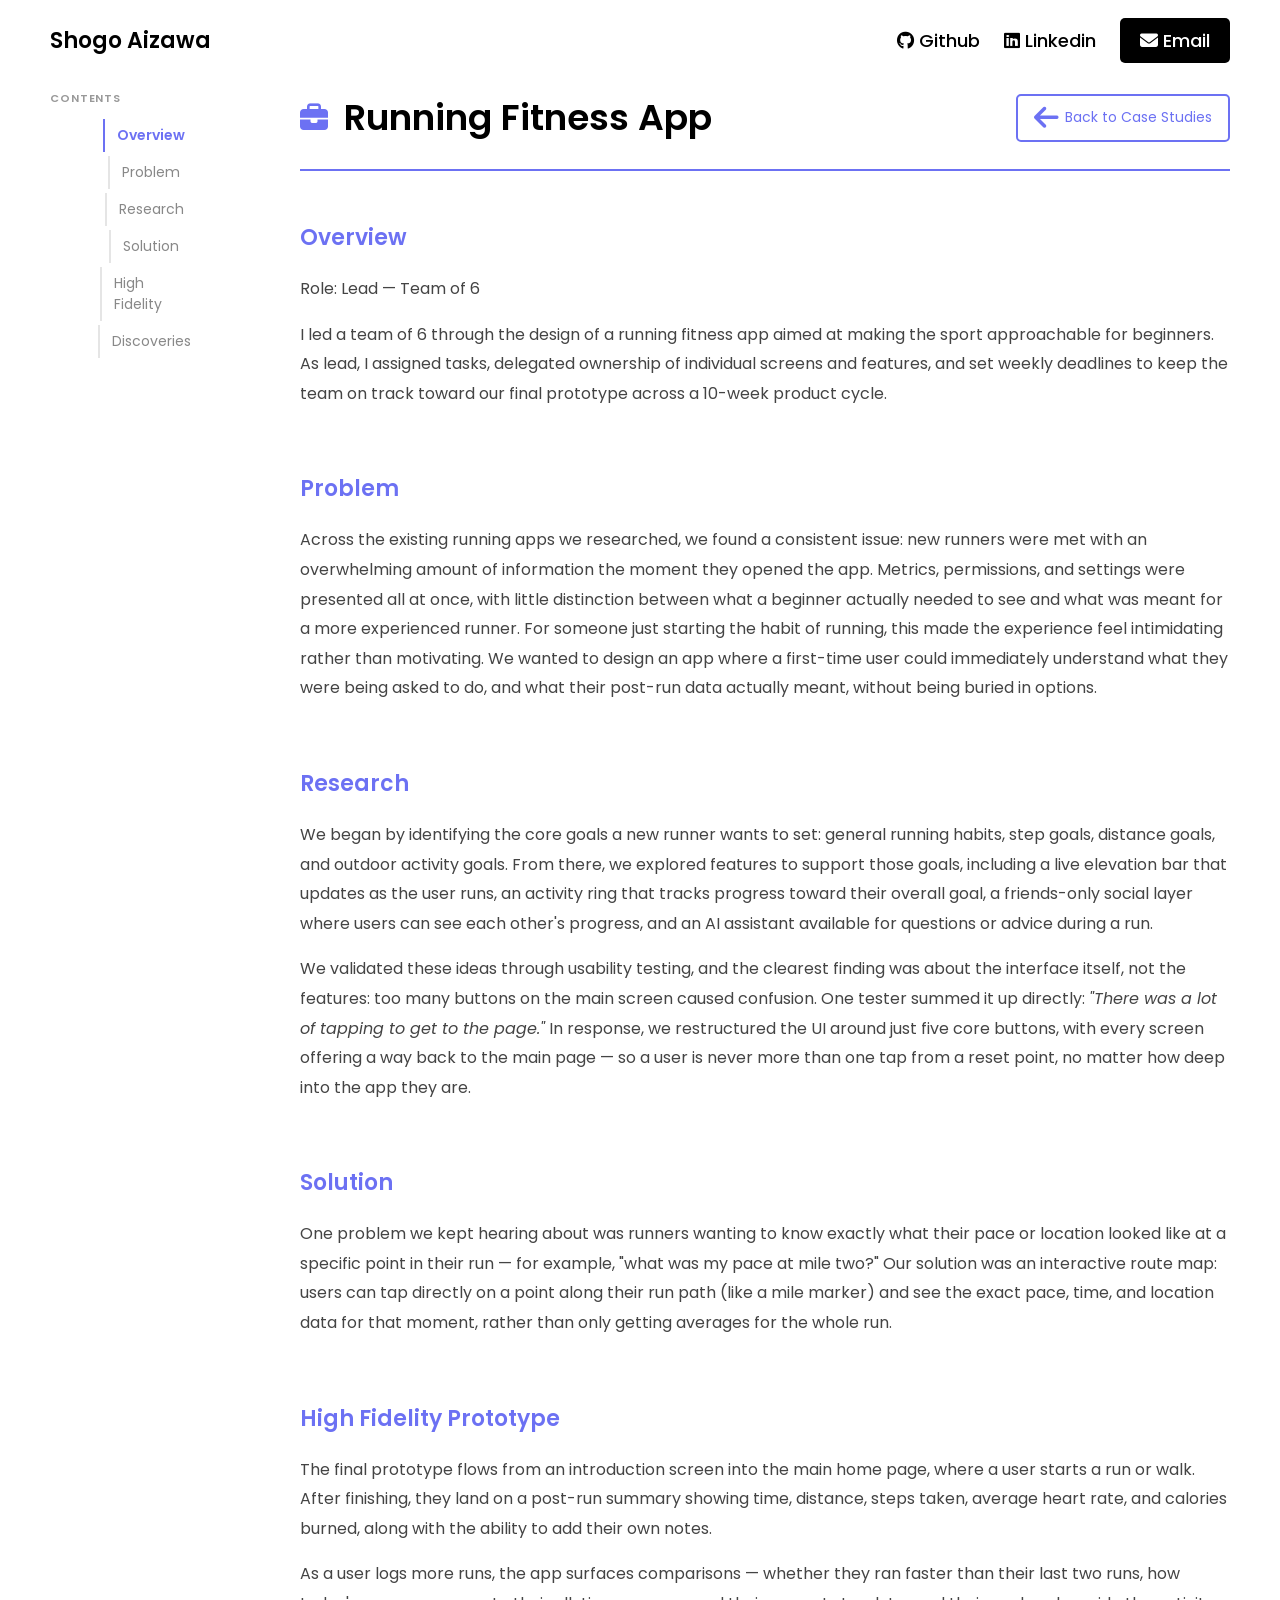
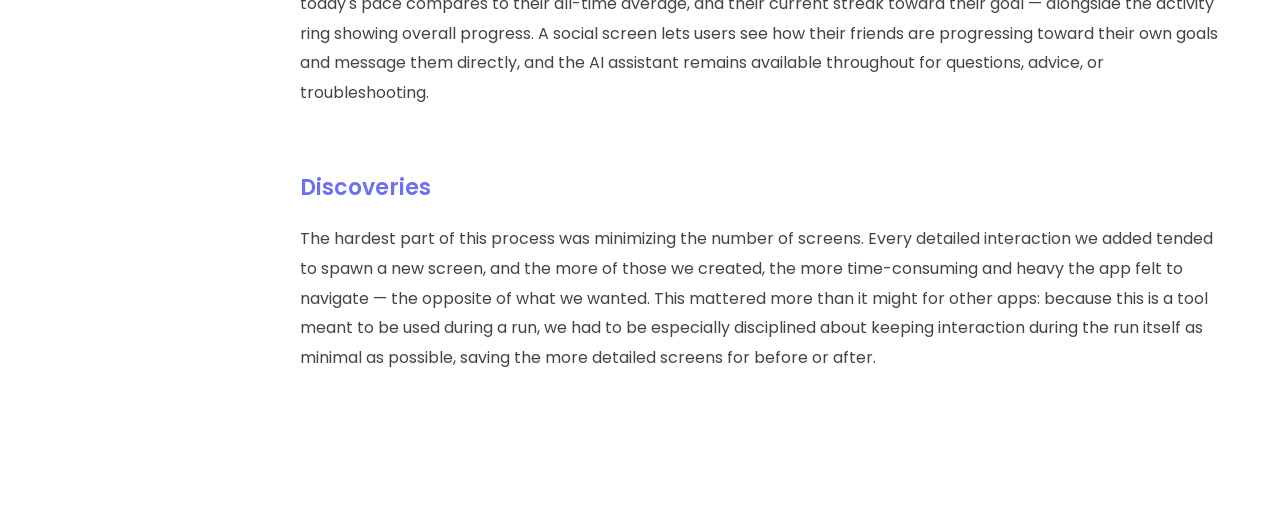
==== casestudy-running-app.html @ 226a12f2 "casestudy-running-app.html" ====
<!DOCTYPE html>
<html lang="en">
<head>
    <meta charset="UTF-8">
    <meta name="viewport" content="width=device-width, initial-scale=1.0">
    <link rel="preconnect" href="https://fonts.googleapis.com">
    <link href="https://fonts.googleapis.com/css2?family=Bebas+Neue&family=Poppins:wght@400;600&display=swap" rel="stylesheet">
    <link rel="stylesheet" href="https://cdnjs.cloudflare.com/ajax/libs/font-awesome/6.7.2/css/all.min.css" crossorigin="anonymous" referrerpolicy="no-referrer" />
    <link rel="stylesheet" href="Styles.css">
    <title>Case Study | Shogo Aizawa</title>
</head>
<body>
    <div class="grain"></div>

    <nav>
        <div class="left"><a href="index.html">Shogo Aizawa</a></div>
        <div class="right">
            <a href="http://github.com" target="_blank" rel="noopener noreferrer"><i class="fa-brands fa-github"></i><span>Github</span></a>
            <a href="http://linkedin.com" target="_blank" rel="noopener noreferrer"><i class="fab fa-linkedin"></i><span>Linkedin</span></a>
            <a href="mailto:Shoait18@gmail.com"><i class="fa-solid fa-envelope"></i><span>Email</span></a>
        </div>
    </nav>

    <main class="casestudy-layout">
        <aside class="casestudy-sidebar">
            <p class="sidebar-label">Contents</p>
            <nav class="sidebar-nav">
                <a href="#overview" class="sidebar-link active">Overview</a>
                <a href="#problem" class="sidebar-link">Problem</a>
                <a href="#research" class="sidebar-link">Research</a>
                <a href="#solution" class="sidebar-link">Solution</a>
                <a href="#high-fidelity" class="sidebar-link">High Fidelity</a>
                <a href="#discoveries" class="sidebar-link">Discoveries</a>
            </nav>
        </aside>

        <section class="casestudy-section">
            <div class="casestudy-content">
                <div class="casestudy-header">
                    <i class="fa-solid fa-briefcase"></i>
                    <h1>Running Fitness App</h1>
                    <a href="casesstudies.html" class="back-link">
                        <i class="fa-solid fa-arrow-left"></i>
                        <span>Back to Case Studies</span>
                    </a>
                </div>

                <div id="overview" class="casestudy-block">
                    <h2>Overview</h2>
                    <p>Role: Lead — Team of 6</p>
                    <p>I led a team of 6 through the design of a running fitness app aimed at making the sport approachable for beginners. As lead, I assigned tasks, delegated ownership of individual screens and features, and set weekly deadlines to keep the team on track toward our final prototype across a 10-week product cycle.</p>
                </div>
                
                <div id="problem" class="casestudy-block">
                    <h2>Problem</h2>
                    <p>Across the existing running apps we researched, we found a consistent issue: new runners were met with an overwhelming amount of information the moment they opened the app. Metrics, permissions, and settings were presented all at once, with little distinction between what a beginner actually needed to see and what was meant for a more experienced runner. For someone just starting the habit of running, this made the experience feel intimidating rather than motivating. We wanted to design an app where a first-time user could immediately understand what they were being asked to do, and what their post-run data actually meant, without being buried in options.</p>
                </div>
                
                <div id="research" class="casestudy-block">
                    <h2>Research</h2>
                    <p>We began by identifying the core goals a new runner wants to set: general running habits, step goals, distance goals, and outdoor activity goals. From there, we explored features to support those goals, including a live elevation bar that updates as the user runs, an activity ring that tracks progress toward their overall goal, a friends-only social layer where users can see each other's progress, and an AI assistant available for questions or advice during a run.</p>
                    <p>We validated these ideas through usability testing, and the clearest finding was about the interface itself, not the features: too many buttons on the main screen caused confusion. One tester summed it up directly: <em>"There was a lot of tapping to get to the page."</em> In response, we restructured the UI around just five core buttons, with every screen offering a way back to the main page — so a user is never more than one tap from a reset point, no matter how deep into the app they are.</p>
                </div>
                
                <div id="solution" class="casestudy-block">
                    <h2>Solution</h2>
                    <p>One problem we kept hearing about was runners wanting to know exactly what their pace or location looked like at a specific point in their run — for example, "what was my pace at mile two?" Our solution was an interactive route map: users can tap directly on a point along their run path (like a mile marker) and see the exact pace, time, and location data for that moment, rather than only getting averages for the whole run.</p>
                </div>
                
                <div id="high-fidelity" class="casestudy-block">
                    <h2>High Fidelity Prototype</h2>
                    <p>The final prototype flows from an introduction screen into the main home page, where a user starts a run or walk. After finishing, they land on a post-run summary showing time, distance, steps taken, average heart rate, and calories burned, along with the ability to add their own notes.</p>
                    <p>As a user logs more runs, the app surfaces comparisons — whether they ran faster than their last two runs, how today's pace compares to their all-time average, and their current streak toward their goal — alongside the activity ring showing overall progress. A social screen lets users see how their friends are progressing toward their own goals and message them directly, and the AI assistant remains available throughout for questions, advice, or troubleshooting.</p>
                </div>
                
                <div id="discoveries" class="casestudy-block">
                    <h2>Discoveries</h2>
                    <p>The hardest part of this process was minimizing the number of screens. Every detailed interaction we added tended to spawn a new screen, and the more of those we created, the more time-consuming and heavy the app felt to navigate — the opposite of what we wanted. This mattered more than it might for other apps: because this is a tool meant to be used during a run, we had to be especially disciplined about keeping interaction during the run itself as minimal as possible, saving the more detailed screens for before or after.</p>
                </div>
            </div>
        </section>
    </main>

    <div class="cursor-dot"></div>
    <script src="script.js"></script>
</body>
</html>
---- Styles.css ----
:root {
    --text-color: #000000;
    --link-color: #6c71f3;
    --background-color: #ffffff;
}

* {
    margin: 0;
    padding: 0;
    box-sizing: border-box;
}

html {
    scroll-behavior: smooth;
}

body {
    font-family: 'Poppins', sans-serif;
    background-color: var(--background-color);
    max-width: 1700px;
    margin: 0 auto;
}

a {
    color: var(--link-color);
    text-decoration: none;
}

/* ─── Navigation Bar ─────────────────────────────── */
nav {
    display: flex;
    align-items: center;
    justify-content: space-between;
    padding: 0 50px;
    height: 80px;
}

nav .left a {
    color: var(--text-color);
    font-size: 22px;
    font-weight: 600;
}

nav .right a {
    color: var(--text-color);
    font-size: 18px;
    font-weight: 500;
    margin-left: 20px;
}

nav .right a:last-child {
    color: var(--background-color);
    background-color: var(--text-color);
    border-radius: 5px;
    padding: 10px 20px;
}

nav .right a span {
    margin-left: 5px;
}

/* ─── Hero Section ───────────────────────────────── */
.hero-section {
    display: flex;
    justify-content: space-between;
    align-items: center;
    padding: 0 50px;
    margin: 50px 0 100px;
    gap: 40px;
}

.hero-section .text {
    flex: 5;
}

.hero-section .text h2 {
    font-size: 45px;
    font-weight: 600;
    margin-bottom: 20px;
}

.hero-section .text .links {
    margin-top: 25px;
}

.hero-section .text .links a {
    display: inline-block;
    padding: 5px 10px;
    border: 2px solid var(--link-color);
    border-radius: 5px;
    margin-right: 10px;
    margin-bottom: 10px;
    transition: .2s;
}

.hero-section .text .links a:hover {
    background-color: var(--link-color);
    color: var(--background-color);
    border: 2px solid var(--text-color);
}

.hero-section .headshot {
    flex: 2;
    display: flex;
    justify-content: right;
}

.hero-section .headshot img {
    width: 300px;
    max-width: 400px;
    border-radius: 50%;
    height: 300px;
    object-fit: cover;
    object-position: top;
}

/* ─── Skills Section ─────────────────────────────── */
.skills-section {
    padding: 0 50px;
    margin-bottom: 100px;
}

.skills-section h2 {
    text-align: center;
    font-size: 40px;
    font-weight: 600;
    margin-bottom: 20px;
}

.skills-section .text {
    margin-bottom: 20px;
    text-align: center;
}

.skills-section .cells {
    display: flex;
    justify-content: center;
    flex-wrap: wrap;
}

.skills-section .cells .cell {
    display: flex;
    justify-content: center;
    align-items: center;
    gap: 10px;
    width: 200px;
    padding: 10px 20px;
    border: 1.5px solid #000000;
    border-radius: 5px;
    margin: 10px;
}

.skills-section .cells .cell img {
    width: 50px;
    height: 55px;
    margin-right: 10px;
    object-fit: contain;
    border-radius: 2px;
}

.skills-section .cells .cell span {
    font-size: 18px;
}

/* ─── Bio Section ────────────────────────────────── */
.Bio-section {
    padding: 0 50px;
    margin-bottom: 100px;
}

.Bio-section h2 {
    font-size: 40px;
    font-weight: 600;
    margin-bottom: 30px;
}

.Bio-section .group {
    display: flex;
    justify-content: space-between;
    align-items: center;
    gap: 45px;
}

.Bio-section .group .person-details {
    text-align: center;
    flex: 2;
}

.Bio-section .group .person-details img {
    width: 200px;
    aspect-ratio: 1/1;
    object-fit: cover;
    border-radius: 50%;
    margin-bottom: 10px;
}

.Bio-section .group .person-details p {
    font-weight: 600;
    margin-bottom: 5px;
}

.Bio-section .group .person-details p:last-child {
    font-weight: normal;
}

.Bio-section .group .text {
    flex: 7;
}

/* ─── Case Study Layout ──────────────────────────── */
.casestudy-layout {
    display: flex;
    align-items: flex-start;
    gap: 0;
    padding: 0 50px 80px;
}

/* ─── Sidebar ────────────────────────────────────── */
.casestudy-sidebar {
    position: sticky;
    top: 30px;
    width: 200px;
    flex-shrink: 0;
    padding-top: 10px;
    margin-right: 50px;
}

.sidebar-label {
    font-size: 11px;
    font-weight: 600;
    letter-spacing: 0.08em;
    text-transform: uppercase;
    color: #999;
    margin-bottom: 12px;
}

.sidebar-nav {
    display: flex;
    flex-direction: column;
    gap: 4px;
}

.sidebar-link {
    font-size: 14px;
    color: #888;
    padding: 6px 12px;
    border-left: 2px solid #e5e5e5;
    transition: all 0.2s;
    display: block;
}

.sidebar-link:hover {
    color: var(--link-color);
    border-left-color: var(--link-color);
    background-color: transparent;
}

.sidebar-link.active {
    color: var(--link-color);
    border-left-color: var(--link-color);
    font-weight: 600;
}

/* ─── Case Study Content ─────────────────────────── */
.casestudy-section {
    flex: 1;
    min-width: 0;
    padding-top: 10px;
}

.casestudy-content {
    width: 100%;
}

.casestudy-header {
    display: flex;
    align-items: center;
    gap: 16px;
    margin-bottom: 50px;
    padding-bottom: 24px;
    border-bottom: 2px solid var(--link-color);
}

.casestudy-header i {
    font-size: 28px;
    color: var(--link-color);
}

.casestudy-header h1 {
    font-size: 36px;
    font-weight: 600;
    margin: 0;
    flex: 1;
}

.back-link {
    display: inline-flex;
    align-items: center;
    gap: 6px;
    padding: 8px 16px;
    border: 2px solid var(--link-color);
    border-radius: 5px;
    font-size: 14px;
    color: var(--link-color);
    transition: 0.2s;
    white-space: nowrap;
}

.back-link:hover {
    background-color: var(--link-color);
    color: var(--background-color);
}

/* ─── Section Blocks ─────────────────────────────── */
.casestudy-block {
    margin-bottom: 64px;
    scroll-margin-top: 30px;
}

.casestudy-block h2 {
    font-size: 22px;
    font-weight: 600;
    margin-bottom: 20px;
    color: var(--link-color);
}

.casestudy-block p {
    font-size: 16px;
    line-height: 1.85;
    color: #444;
    margin-bottom: 16px;
}

.casestudy-block p:last-child {
    margin-bottom: 0;
}

/* ─── Carousel ───────────────────────────────────── */
.carousel {
    display: flex;
    align-items: center;
    gap: 16px;
    margin-top: 28px;
}

.carousel-track-wrapper {
    overflow: hidden;
    flex: 1;
}

.carousel-track {
    display: flex;
    transition: transform 0.4s ease;
}

.carousel-slide {
    min-width: 100%;
    margin: 0;
    display: flex;
    flex-direction: column;
    align-items: center;
}

.prototype-img {
    width: auto;
    max-width: 100%;
    height: 520px;
    object-fit: contain;
    display: block;
    border-radius: 10px;
}

.carousel-slide figcaption {
    margin-top: 14px;
    text-align: center;
    max-width: 480px;
}

.carousel-slide figcaption strong {
    display: block;
    font-size: 15px;
    color: var(--text-color);
    margin-bottom: 4px;
}

.carousel-slide figcaption span {
    font-size: 13px;
    color: #888;
    line-height: 1.6;
}

.carousel-btn {
    background: none;
    border: 2px solid var(--link-color);
    color: var(--link-color);
    border-radius: 50%;
    width: 42px;
    height: 42px;
    font-size: 24px;
    cursor: pointer;
    flex-shrink: 0;
    line-height: 1;
    transition: 0.2s;
    display: flex;
    align-items: center;
    justify-content: center;
}

.carousel-btn:hover {
    background-color: var(--link-color);
    color: #fff;
}

/* Dots */
.carousel-dots {
    display: flex;
    justify-content: center;
    gap: 8px;
    margin-top: 16px;
}

.carousel-dot {
    width: 8px;
    height: 8px;
    border-radius: 50%;
    border: none;
    background-color: #ddd;
    cursor: pointer;
    transition: background-color 0.2s;
    padding: 0;
}

.carousel-dot.active {
    background-color: var(--link-color);
}

/* ─── Multi-image slide ──────────────────────────── */
.multi-img-slide {
    display: flex;
    gap: 16px;
    justify-content: center;
    align-items: flex-end;
    width: 100%;
}

.prototype-img-multi {
    width: 0;
    flex: 1;
    height: 520px;
    object-fit: contain;
    display: block;
    border-radius: 10px;
}

/* ─── Responsive ─────────────────────────────────── */
@media (max-width: 1024px) {
    .casestudy-layout {
        padding: 0 30px 80px;
    }

    .casestudy-sidebar {
        width: 160px;
        margin-right: 30px;
    }
}

@media (max-width: 850px) {
    nav {
        padding: 0 20px;
    }

    nav .left a {
        font-size: 20px;
    }

    nav .right a {
        font-size: 16px;
        margin-left: 10px;
    }

    nav .right a:last-child {
        padding: 8px 15px;
    }

    .hero-section {
        flex-direction: column;
        align-items: center;
        padding: 0 20px;
        margin-bottom: 50px;
    }

    .hero-section .text h2 {
        font-size: 35px;
    }

    .hero-section .headshot img {
        width: 300px;
        max-width: 300px;
    }

    /* Hide sidebar on tablet, show top bar instead */
    .casestudy-sidebar {
        display: none;
    }

    .casestudy-layout {
        padding: 0 24px 60px;
    }
}

@media (max-width: 740px) {
    .hero-section {
        flex-direction: column-reverse;
    }

    .hero-section .headshot {
        width: 300px;
    }

    .Bio-section h2 {
        text-align: center;
    }

    .Bio-section .group {
        flex-direction: column;
    }
}

@media (max-width: 600px) {
    nav {
        padding: 0 20px;
    }

    nav .right a {
        font-size: 22px;
    }

    nav .right a:last-child {
        color: var(--text-color);
        background-color: transparent;
        padding: 0;
    }

    nav .right a span {
        display: none;
    }

    .hero-section {
        padding: 0 20px;
    }

    .hero-section .text h2 {
        font-size: 30px;
    }

    .skills-section {
        padding: 0 20px;
    }

    .skills-section .cells .cell span {
        font-size: 16px;
    }

    .Bio-section {
        padding: 0 20px;
    }

    .casestudy-layout {
        padding: 0 20px 60px;
    }

    .casestudy-header h1 {
        font-size: 26px;
    }
}
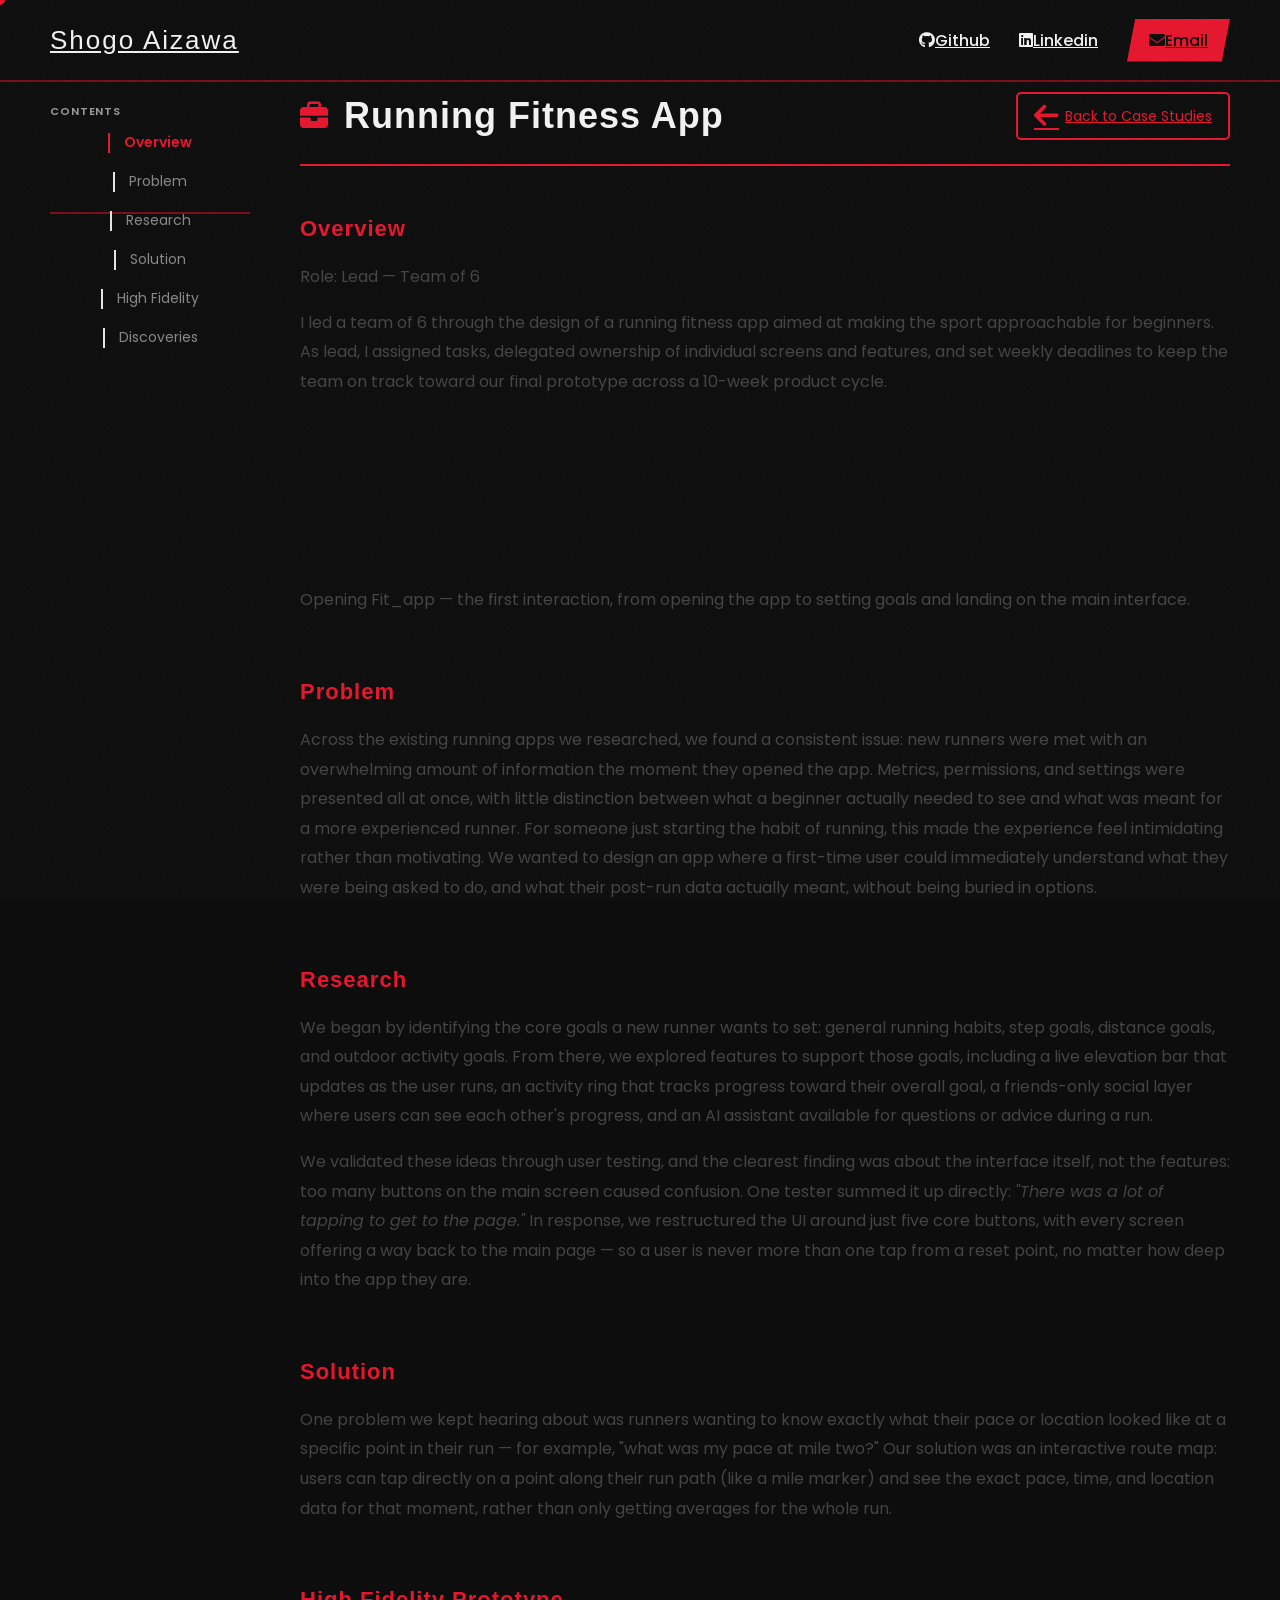
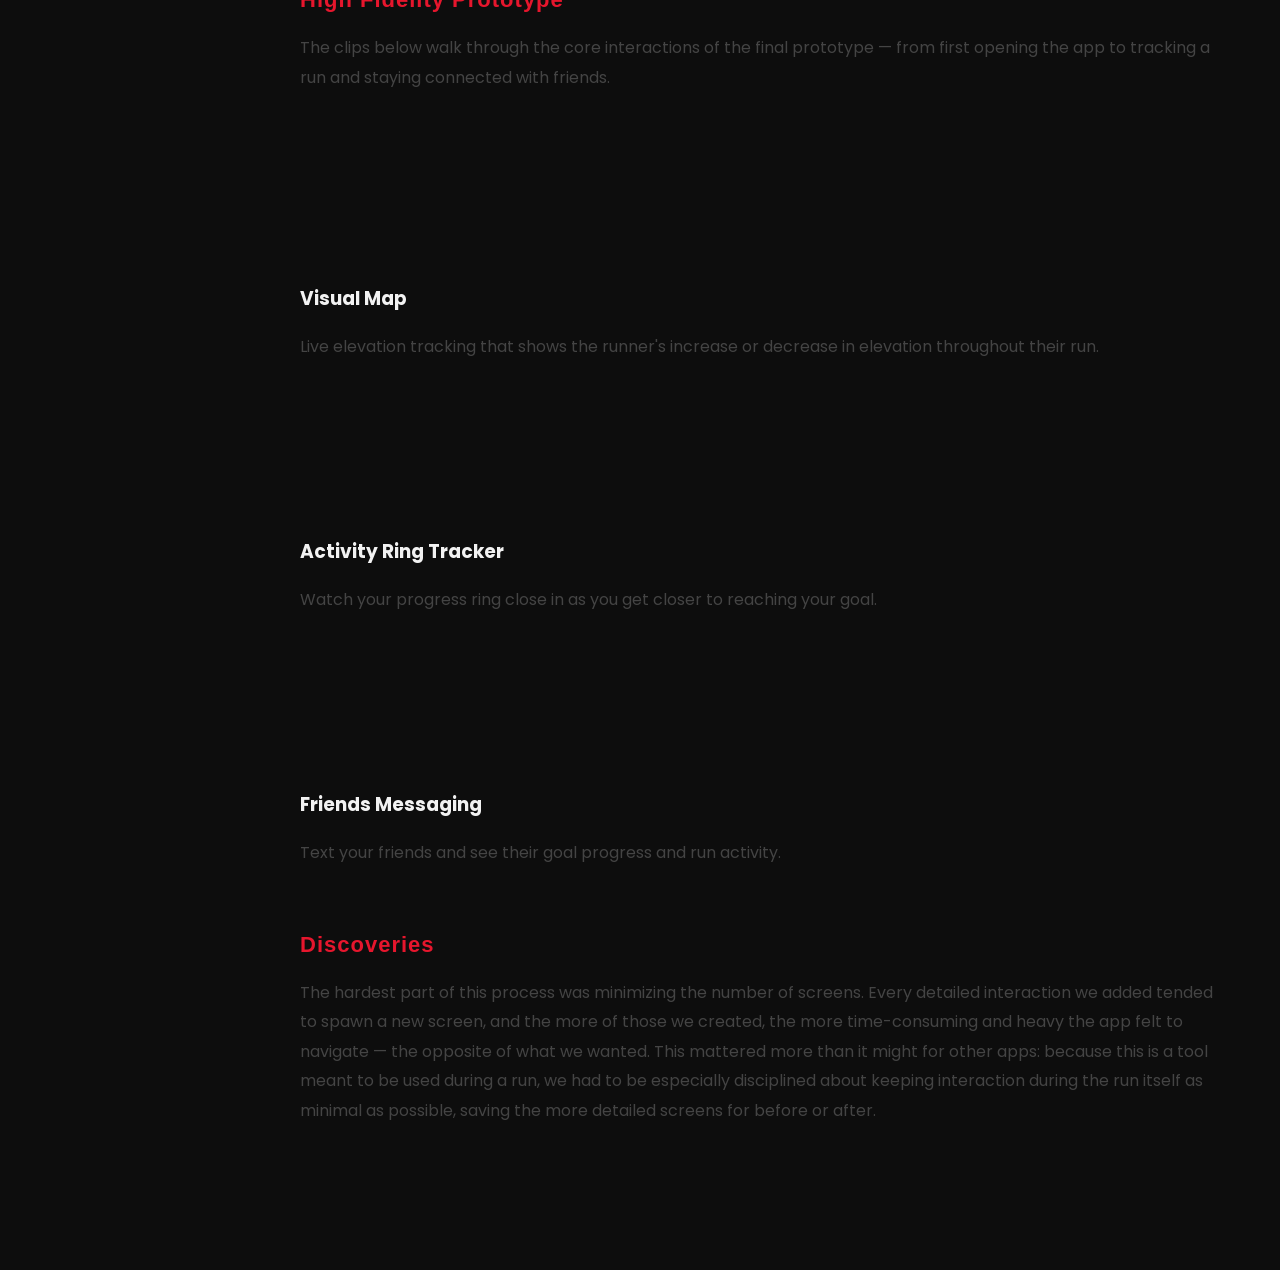
==== commit 548500b3: "Add files via upload" ====
--- a/casestudy-running-app.html
+++ b/casestudy-running-app.html
@@ -11,6 +11,7 @@
 </head>
 <body>
     <div class="grain"></div>
+    <div class="scroll-progress"></div>
 
     <nav>
         <div class="left"><a href="index.html">Shogo Aizawa</a></div>
@@ -49,6 +50,11 @@
                     <h2>Overview</h2>
                     <p>Role: Lead — Team of 6</p>
                     <p>I led a team of 6 through the design of a running fitness app aimed at making the sport approachable for beginners. As lead, I assigned tasks, delegated ownership of individual screens and features, and set weekly deadlines to keep the team on track toward our final prototype across a 10-week product cycle.</p>
+                
+                    <div class="overview-video">
+                        <video src="Videos/Opening Fit_app.mov" autoplay loop muted playsinline></video>
+                        <p class="video-caption">Opening Fit_app — the first interaction, from opening the app to setting goals and landing on the main interface.</p>
+                    </div>
                 </div>
                 
                 <div id="problem" class="casestudy-block">
@@ -59,7 +65,7 @@
                 <div id="research" class="casestudy-block">
                     <h2>Research</h2>
                     <p>We began by identifying the core goals a new runner wants to set: general running habits, step goals, distance goals, and outdoor activity goals. From there, we explored features to support those goals, including a live elevation bar that updates as the user runs, an activity ring that tracks progress toward their overall goal, a friends-only social layer where users can see each other's progress, and an AI assistant available for questions or advice during a run.</p>
-                    <p>We validated these ideas through usability testing, and the clearest finding was about the interface itself, not the features: too many buttons on the main screen caused confusion. One tester summed it up directly: <em>"There was a lot of tapping to get to the page."</em> In response, we restructured the UI around just five core buttons, with every screen offering a way back to the main page — so a user is never more than one tap from a reset point, no matter how deep into the app they are.</p>
+                    <p>We validated these ideas through user testing, and the clearest finding was about the interface itself, not the features: too many buttons on the main screen caused confusion. One tester summed it up directly: <em>"There was a lot of tapping to get to the page."</em> In response, we restructured the UI around just five core buttons, with every screen offering a way back to the main page — so a user is never more than one tap from a reset point, no matter how deep into the app they are.</p>
                 </div>
                 
                 <div id="solution" class="casestudy-block">
@@ -69,8 +75,27 @@
                 
                 <div id="high-fidelity" class="casestudy-block">
                     <h2>High Fidelity Prototype</h2>
-                    <p>The final prototype flows from an introduction screen into the main home page, where a user starts a run or walk. After finishing, they land on a post-run summary showing time, distance, steps taken, average heart rate, and calories burned, along with the ability to add their own notes.</p>
-                    <p>As a user logs more runs, the app surfaces comparisons — whether they ran faster than their last two runs, how today's pace compares to their all-time average, and their current streak toward their goal — alongside the activity ring showing overall progress. A social screen lets users see how their friends are progressing toward their own goals and message them directly, and the AI assistant remains available throughout for questions, advice, or troubleshooting.</p>
+                    <p>The clips below walk through the core interactions of the final prototype — from first opening the app to tracking a run and staying connected with friends.</p>
+                
+                    <div class="feature-video-grid">
+                        <div class="feature-video-card">
+                            <video src="Videos/Visual Map.mov" autoplay loop muted playsinline></video>
+                            <h3>Visual Map</h3>
+                            <p>Live elevation tracking that shows the runner's increase or decrease in elevation throughout their run.</p>
+                        </div>
+                
+                        <div class="feature-video-card">
+                            <video src="Videos/Activity Ring Tracker.mov" autoplay loop muted playsinline></video>
+                            <h3>Activity Ring Tracker</h3>
+                            <p>Watch your progress ring close in as you get closer to reaching your goal.</p>
+                        </div>
+                
+                        <div class="feature-video-card">
+                            <video src="Videos/Friend Messaging.mov" autoplay loop muted playsinline></video>
+                            <h3>Friends Messaging</h3>
+                            <p>Text your friends and see their goal progress and run activity.</p>
+                        </div>
+                    </div>
                 </div>
                 
                 <div id="discoveries" class="casestudy-block">
@@ -83,5 +108,6 @@
 
     <div class="cursor-dot"></div>
     <script src="script.js"></script>
+    <div class="page-transition"></div>
 </body>
 </html>
--- a/Styles.css
+++ b/Styles.css
@@ -1,29 +1,47 @@
 :root {
-    --text-color: #000000;
-    --link-color: #6c71f3;
-    --background-color: #ffffff;
-}
-
-* {
-    margin: 0;
-    padding: 0;
-    box-sizing: border-box;
-}
-
-html {
-    scroll-behavior: smooth;
+    --text-color: #f2f2f2;
+    --bg-color: #0d0d0d;
+    --surface-color: #171717;
+    --accent-red: #e6162d;
+    --accent-red-dim: #7a0d18;
+    --link-color: #e6162d;
+    --background-color: #0d0d0d;
+    --heading-font: 'Bebas Neue', sans-serif;
 }
 
 body {
     font-family: 'Poppins', sans-serif;
-    background-color: var(--background-color);
+    background-color: var(--bg-color);
+    color: var(--text-color);
     max-width: 1700px;
     margin: 0 auto;
-}
-
-a {
-    color: var(--link-color);
-    text-decoration: none;
+    overflow-x: hidden;
+}
+/* --- Grainy texture overlay for subtle visual noise effect --- */
+.grain {
+    position: fixed;
+    inset: 0;
+    z-index: 9998;
+    pointer-events: none;
+    opacity: 0.035;
+    background-image: url("data:image/svg+xml,%3Csvg xmlns='http://www.w3.org/2000/svg' width='100' height='100'%3E%3Cfilter id='n'%3E%3CfeTurbulence type='fractalNoise' baseFrequency='0.9' numOctaves='2' stitchTiles='stitch'/%3E%3C/filter%3E%3Crect width='100%25' height='100%25' filter='url(%23n)'/%3E%3C/svg%3E");
+}
+
+
+h1, h2 {
+    font-family: var(--heading-font);
+    letter-spacing: 1px;
+}
+
+/* Reveal-on-scroll base state — JS adds .is-visible when a section scrolls in */
+.reveal {
+    opacity: 0;
+    transform: translateY(40px);
+    transition: opacity 0.7s ease, transform 0.7s ease;
+}
+.reveal.is-visible {
+    opacity: 1;
+    transform: translateY(0);
 }
 
 /* ─── Navigation Bar ─────────────────────────────── */
@@ -33,34 +51,67 @@
     justify-content: space-between;
     padding: 0 50px;
     height: 80px;
+    background-color: var(--bg-color);
+    border-bottom: 2px solid var(--accent-red-dim);
 }
 
 nav .left a {
     color: var(--text-color);
-    font-size: 22px;
-    font-weight: 600;
+    font-size: 26px;
+    font-weight: 400;
+    font-family: var(--heading-font);
+    letter-spacing: 2px;
 }
 
 nav .right a {
+    position: relative;
     color: var(--text-color);
-    font-size: 18px;
+    font-size: 16px;
     font-weight: 500;
-    margin-left: 20px;
+    margin-left: 25px;
+    padding-bottom: 4px;
+    overflow: hidden;
+}
+
+/* the "selection slash" — a red bar that sweeps in from the left on hover */
+nav .right a::after {
+    content: "";
+    position: absolute;
+    left: 0;
+    bottom: 0;
+    width: 100%;
+    height: 3px;
+    background: var(--accent-red);
+    transform: scaleX(0);
+    transform-origin: left;
+    transition: transform 0.25s ease;
+}
+
+nav .right a:hover::after {
+    transform: scaleX(1);
+}
+
+nav .right a:hover {
+    color: var(--accent-red);
 }
 
 nav .right a:last-child {
-    color: var(--background-color);
-    background-color: var(--text-color);
-    border-radius: 5px;
-    padding: 10px 20px;
-}
-
-nav .right a span {
-    margin-left: 5px;
+    color: var(--bg-color);
+    background-color: var(--accent-red);
+    border-radius: 0;
+    clip-path: polygon(8% 0, 100% 0, 92% 100%, 0% 100%);
+    padding: 10px 22px;
+}
+
+nav .right a:last-child::after { display: none; }
+nav .right a:last-child:hover {
+    color: var(--bg-color);
+    background-color: #fff;
 }
 
 /* ─── Hero Section ───────────────────────────────── */
 .hero-section {
+    position: relative;
     display: flex;
     justify-content: space-between;
     align-items: center;
@@ -69,34 +120,42 @@
     gap: 40px;
 }
 
-.hero-section .text {
-    flex: 5;
-}
-
-.hero-section .text h2 {
-    font-size: 45px;
-    font-weight: 600;
-    margin-bottom: 20px;
-}
-
-.hero-section .text .links {
-    margin-top: 25px;
-}
-
-.hero-section .text .links a {
-    display: inline-block;
-    padding: 5px 10px;
-    border: 2px solid var(--link-color);
-    border-radius: 5px;
-    margin-right: 10px;
-    margin-bottom: 10px;
-    transition: .2s;
-}
-
-.hero-section .text .links a:hover {
-    background-color: var(--link-color);
-    color: var(--background-color);
-    border: 2px solid var(--text-color);
+/* the big red diagonal slab behind everything — the core P5 visual signature */
+.hero-section::before {
+    content: "";
+    position: absolute;
+    top: 0;
+    right: 10%;
+    width: 45%;
+    height: 100%;
+    background: var(--accent-red);
+    clip-path: polygon(30% 0, 100% 0, 70% 100%, 0% 100%);
+    opacity: 0.15;
+    z-index: -1;
+}
+
+.reveal-heading span {
+    display: block;
+    font-size: 52px;
+    font-weight: 400;
+    line-height: 1.1;
+    opacity: 0;
+    transform: translateX(-40px);
+    transition: opacity 0.6s ease, transform 0.6s ease;
+}
+
+.reveal-heading span.accent {
+    color: var(--accent-red);
+}
+
+.reveal-heading.is-visible span {
+    opacity: 1;
+    transform: translateX(0);
+}
+
+/* stagger the two lines */
+.reveal-heading.is-visible span:nth-child(2) {
+    transition-delay: 0.15s;
 }
 
 .hero-section .headshot {
@@ -114,6 +173,55 @@
     object-position: top;
 }
 
+.hero-section .text .links a {
+    display: inline-flex;
+    align-items: center;
+    gap: 8px;
+    padding: 10px 20px;
+    border: none;
+    border-radius: 999px;
+    background: var(--surface-color);
+    color: var(--text-color);
+    margin-right: 12px;
+    margin-bottom: 10px;
+    font-size: 15px;
+    transition: background 0.25s, color 0.25s, transform 0.2s;
+}
+
+.hero-section .text .links a:hover {
+    background: var(--accent-red);
+    color: var(--bg-color);
+    transform: translateY(-2px);
+}
+
+/* ---Japanese text in hero section--- */
+
+.jp-line {
+    color: #999;
+    font-size: 15px;
+    margin-bottom: 14px;
+}
+
+@media (hover: hover) { * { cursor: none; } }
+
+.cursor-dot {
+    position: fixed;
+    top: 0; left: 0;
+    width: 10px; height: 10px;
+    background: var(--accent-red);
+    border-radius: 50%;
+    pointer-events: none;
+    z-index: 9999;
+    transform: translate(-50%, -50%);
+    transition: width 0.2s, height 0.2s, background 0.2s, border 0.2s;
+}
+.cursor-dot.hovering {
+    width: 34px;
+    height: 34px;
+    background: rgba(230, 22, 45, 0.25);
+    border: 2px solid var(--accent-red);
+}
+
 /* ─── Skills Section ─────────────────────────────── */
 .skills-section {
     padding: 0 50px;
@@ -136,75 +244,36 @@
     display: flex;
     justify-content: center;
     flex-wrap: wrap;
-}
-
+    gap: 16px;
+}
 .skills-section .cells .cell {
     display: flex;
-    justify-content: center;
-    align-items: center;
-    gap: 10px;
-    width: 200px;
-    padding: 10px 20px;
-    border: 1.5px solid #000000;
-    border-radius: 5px;
-    margin: 10px;
-}
-
+    flex-direction: column;
+    align-items: center;
+    gap: 8px;
+    width: 90px;
+    padding: 20px 15px;
+    background: var(--surface-color);
+    border: 1px solid #2a2a2a;
+    border-left: 4px solid var(--accent-red);
+    clip-path: polygon(0 0, 100% 0, 100% 85%, 90% 100%, 0 100%);
+    margin: 0;
+    transition: transform 0.2s, border-color 0.2s;
+}
+.skills-section .cells .cell:hover {
+    transform: translateY(-6px);
+    border-left-color: #ffffff;
+}
 .skills-section .cells .cell img {
-    width: 50px;
-    height: 55px;
-    margin-right: 10px;
+    width: 40px;
+    height: 40px;
+    margin: 0;
     object-fit: contain;
-    border-radius: 2px;
-}
-
+}
 .skills-section .cells .cell span {
-    font-size: 18px;
-}
-
-/* ─── Bio Section ────────────────────────────────── */
-.Bio-section {
-    padding: 0 50px;
-    margin-bottom: 100px;
-}
-
-.Bio-section h2 {
-    font-size: 40px;
-    font-weight: 600;
-    margin-bottom: 30px;
-}
-
-.Bio-section .group {
-    display: flex;
-    justify-content: space-between;
-    align-items: center;
-    gap: 45px;
-}
-
-.Bio-section .group .person-details {
-    text-align: center;
-    flex: 2;
-}
-
-.Bio-section .group .person-details img {
-    width: 200px;
-    aspect-ratio: 1/1;
-    object-fit: cover;
-    border-radius: 50%;
-    margin-bottom: 10px;
-}
-
-.Bio-section .group .person-details p {
-    font-weight: 600;
-    margin-bottom: 5px;
-}
-
-.Bio-section .group .person-details p:last-child {
-    font-weight: normal;
-}
-
-.Bio-section .group .text {
-    flex: 7;
+    font-family: var(--heading-font);
+    font-size: 15px;
+    letter-spacing: 0.5px;
 }
 
 /* ─── Case Study Layout ──────────────────────────── */
@@ -237,29 +306,45 @@
 .sidebar-nav {
     display: flex;
     flex-direction: column;
-    gap: 4px;
+    gap: 18px;
 }
 
 .sidebar-link {
+    position: relative;
+    display: block;
     font-size: 14px;
     color: #888;
-    padding: 6px 12px;
-    border-left: 2px solid #e5e5e5;
-    transition: all 0.2s;
-    display: block;
-}
-
-.sidebar-link:hover {
-    color: var(--link-color);
-    border-left-color: var(--link-color);
-    background-color: transparent;
-}
-
+    padding-left: 16px;
+    text-decoration: none;
+    transition: color 0.2s;
+}
+
+.sidebar-link::before {
+    content: "";
+    position: absolute;
+    left: 0;
+    top: 50%;
+    transform: translateY(-50%);
+    width: 2px;
+    height: 20px;
+    background: #e5e5e5;
+    transition: background 0.2s;
+}
+
+.sidebar-link:hover,
 .sidebar-link.active {
-    color: var(--link-color);
-    border-left-color: var(--link-color);
+    color: var(--accent-red);
+}
+
+.sidebar-link:hover::before,
+.sidebar-link.active::before {
+    background: var(--accent-red);
+}
+
+.sidebar-link.active {
     font-weight: 600;
 }
+
 
 /* ─── Case Study Content ─────────────────────────── */
 .casestudy-section {
@@ -517,13 +602,6 @@
         width: 300px;
     }
 
-    .Bio-section h2 {
-        text-align: center;
-    }
-
-    .Bio-section .group {
-        flex-direction: column;
-    }
 }
 
 @media (max-width: 600px) {
@@ -561,10 +639,6 @@
         font-size: 16px;
     }
 
-    .Bio-section {
-        padding: 0 20px;
-    }
-
     .casestudy-layout {
         padding: 0 20px 60px;
     }
@@ -573,3 +647,114 @@
         font-size: 26px;
     }
 }
+
+/* Casestudies */
+
+.cs-grid-page {
+    padding: 60px 50px 100px;
+}
+.cs-grid-page h1 {
+    font-size: 48px;
+    margin-bottom: 40px;
+}
+.cs-grid {
+    display: grid;
+    grid-template-columns: repeat(auto-fit, minmax(300px, 1fr));
+    gap: 24px;
+}
+.cs-card {
+    display: block;
+    background: var(--surface-color);
+    border: 1px solid #2a2a2a;
+    padding: 28px;
+    clip-path: polygon(0 0, 100% 0, 100% 92%, 94% 100%, 0 100%);
+    color: var(--text-color);
+    transition: transform 0.2s, border-color 0.2s;
+}
+.cs-card:hover {
+    transform: translateY(-6px);
+    border-color: var(--accent-red);
+}
+.cs-tag {
+    font-size: 12px;
+    text-transform: uppercase;
+    letter-spacing: 1px;
+    color: var(--accent-red);
+}
+.cs-card h3 {
+    font-family: var(--heading-font);
+    font-size: 24px;
+    margin: 10px 0 10px;
+    font-weight: 400;
+}
+.cs-card p {
+    font-size: 14px;
+    color: #aaa;
+    line-height: 1.6;
+}
+
+
+/* Work in Progress */
+.work-section {
+    padding: 0 50px;
+    margin-bottom: 100px;
+}
+.work-heading {
+    display: flex;
+    justify-content: space-between;
+    align-items: baseline;
+    margin-bottom: 30px;
+}
+.work-heading h2 {
+    font-size: 40px;
+}
+.view-all {
+    font-size: 14px;
+    color: var(--accent-red);
+    display: inline-flex;
+    align-items: center;
+    gap: 6px;
+    transition: gap 0.2s;
+}
+.view-all:hover {
+    gap: 10px;
+}
+
+.cta-section {
+    text-align: center;
+    padding: 80px 50px;
+    position: relative;
+}
+.cta-section::before {
+    content: "";
+    position: absolute;
+    top: 0;
+    left: 50%;
+    transform: translateX(-50%);
+    width: 60%;
+    height: 2px;
+    background: var(--accent-red-dim);
+}
+.cta-section h2 {
+    font-size: 48px;
+    margin-bottom: 16px;
+}
+.cta-section p {
+    color: #aaa;
+    margin-bottom: 28px;
+}
+.cta-button {
+    display: inline-block;
+    padding: 14px 36px;
+    background: var(--accent-red);
+    color: var(--bg-color);
+    font-family: var(--heading-font);
+    font-size: 18px;
+    letter-spacing: 1px;
+    clip-path: polygon(6% 0, 100% 0, 94% 100%, 0 100%);
+    transition: background 0.2s, transform 0.2s;
+}
+.cta-button:hover {
+    background: #fff;
+    transform: translateY(-3px);
+}
